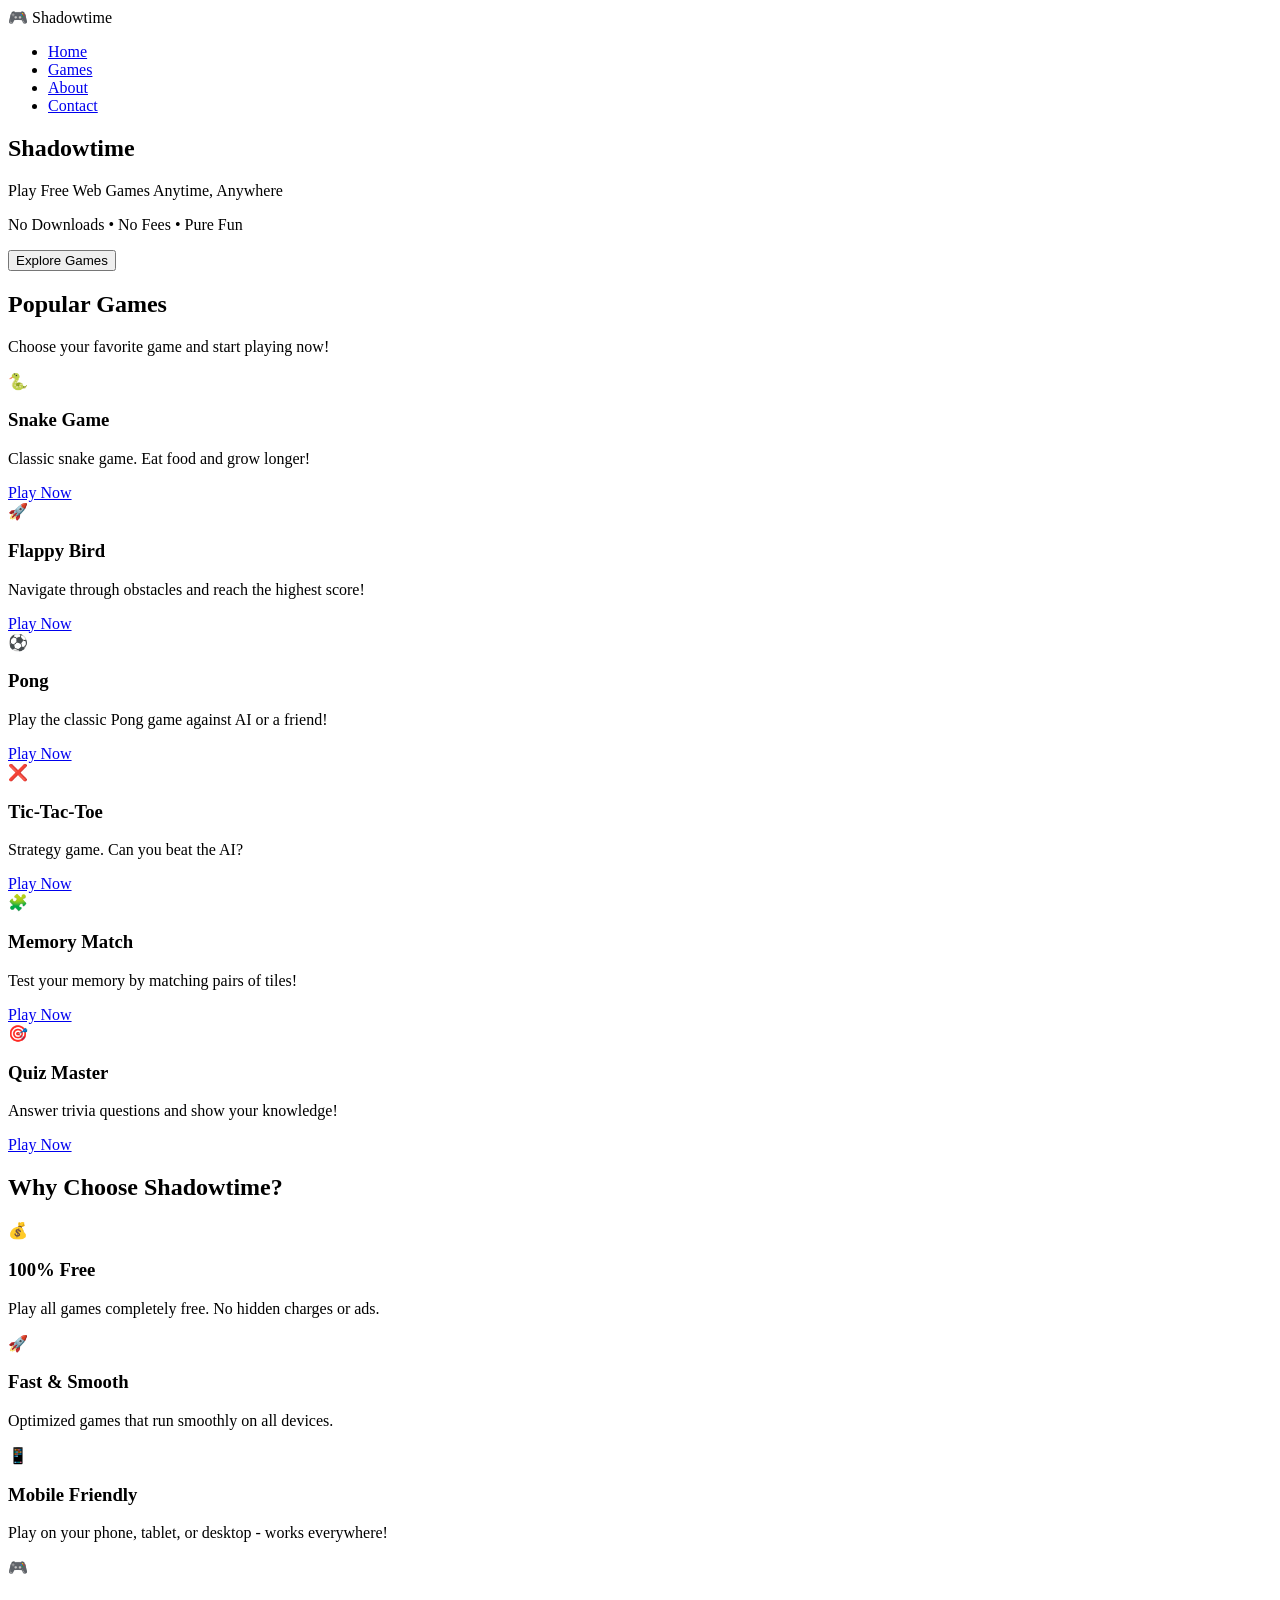
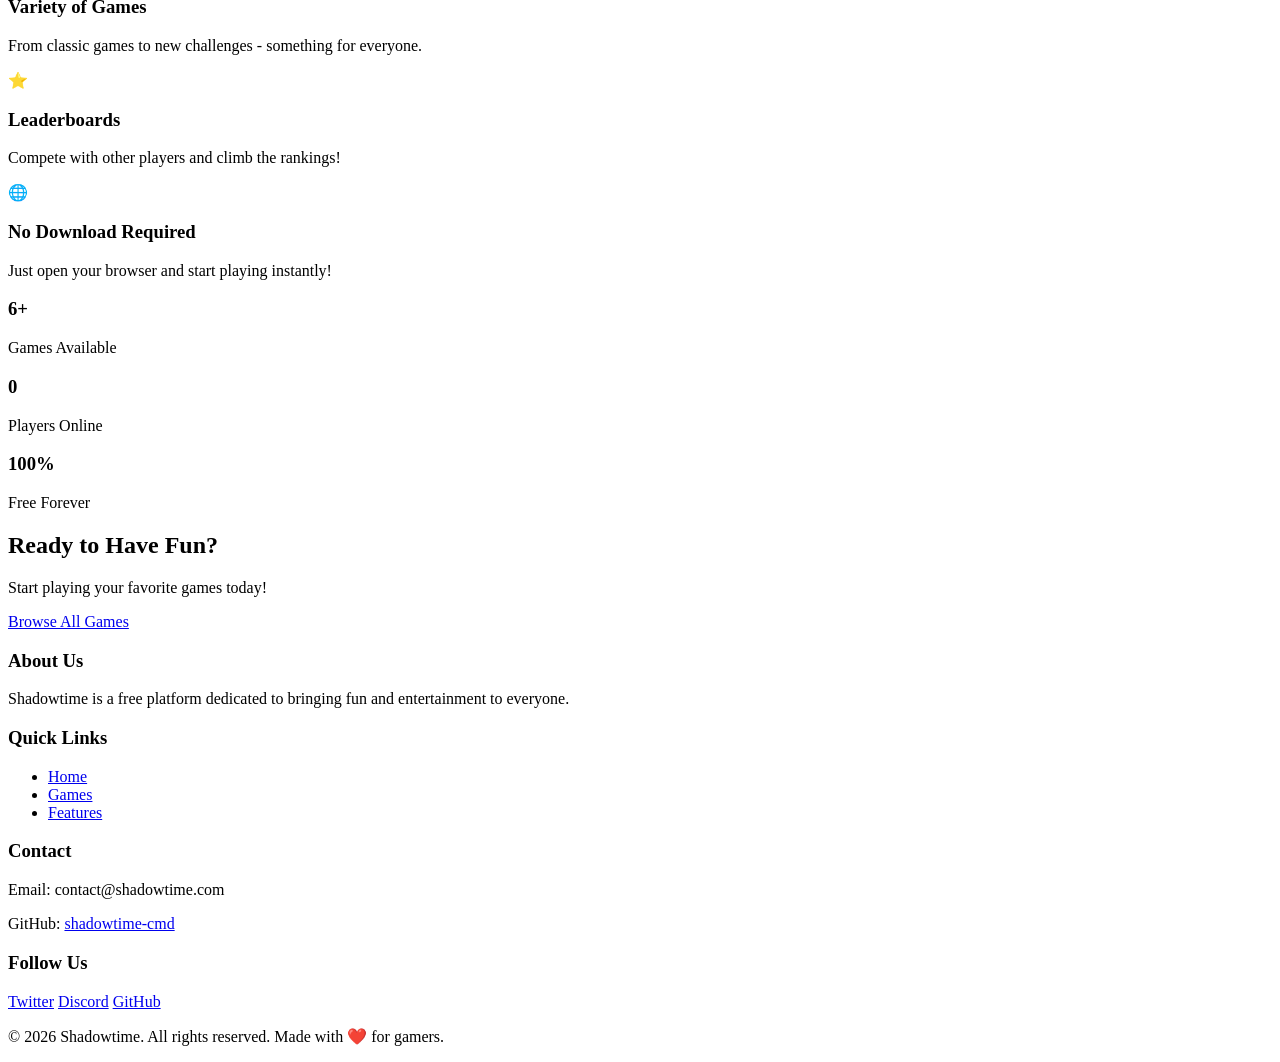
==== index.html @ 0fbaaf8e "Create homepage HTML structure with black background and scroll animations" ====
<!DOCTYPE html>
<html lang="en">
<head>
    <meta charset="UTF-8">
    <meta name="viewport" content="width=device-width, initial-scale=1.0">
    <title>Shadowtime - Free Web Games Platform</title>
    <link rel="stylesheet" href="css/style.css">
</head>
<body>
    <!-- Navigation Bar -->
    <nav class="navbar">
        <div class="container">
            <div class="logo">🎮 Shadowtime</div>
            <ul class="nav-links">
                <li><a href="#home">Home</a></li>
                <li><a href="#games">Games</a></li>
                <li><a href="#about">About</a></li>
                <li><a href="#contact">Contact</a></li>
            </ul>
        </div>
    </nav>

    <!-- Hero Section -->
    <section id="home" class="hero">
        <div class="stars"></div>
        <div class="hero-content">
            <h1 class="hero-title">Shadowtime</h1>
            <p class="hero-subtitle">Play Free Web Games Anytime, Anywhere</p>
            <p class="tagline">No Downloads • No Fees • Pure Fun</p>
            <button class="cta-btn">Explore Games</button>
        </div>
        <div class="hero-background"></div>
    </section>

    <!-- Featured Games Section -->
    <section id="games" class="featured-games">
        <div class="container">
            <h2 class="section-title">Popular Games</h2>
            <p class="section-subtitle">Choose your favorite game and start playing now!</p>
            
            <div class="games-grid">
                <!-- Game Card 1 -->
                <div class="game-card">
                    <div class="game-icon">🐍</div>
                    <h3>Snake Game</h3>
                    <p>Classic snake game. Eat food and grow longer!</p>
                    <a href="games/snake/index.html" class="play-btn">Play Now</a>
                </div>

                <!-- Game Card 2 -->
                <div class="game-card">
                    <div class="game-icon">🚀</div>
                    <h3>Flappy Bird</h3>
                    <p>Navigate through obstacles and reach the highest score!</p>
                    <a href="games/flappy-bird/index.html" class="play-btn">Play Now</a>
                </div>

                <!-- Game Card 3 -->
                <div class="game-card">
                    <div class="game-icon">⚽</div>
                    <h3>Pong</h3>
                    <p>Play the classic Pong game against AI or a friend!</p>
                    <a href="games/pong/index.html" class="play-btn">Play Now</a>
                </div>

                <!-- Game Card 4 -->
                <div class="game-card">
                    <div class="game-icon">❌</div>
                    <h3>Tic-Tac-Toe</h3>
                    <p>Strategy game. Can you beat the AI?</p>
                    <a href="games/tic-tac-toe/index.html" class="play-btn">Play Now</a>
                </div>

                <!-- Game Card 5 -->
                <div class="game-card">
                    <div class="game-icon">🧩</div>
                    <h3>Memory Match</h3>
                    <p>Test your memory by matching pairs of tiles!</p>
                    <a href="games/memory-match/index.html" class="play-btn">Play Now</a>
                </div>

                <!-- Game Card 6 -->
                <div class="game-card">
                    <div class="game-icon">🎯</div>
                    <h3>Quiz Master</h3>
                    <p>Answer trivia questions and show your knowledge!</p>
                    <a href="games/quiz/index.html" class="play-btn">Play Now</a>
                </div>
            </div>
        </div>
    </section>

    <!-- Features Section -->
    <section id="about" class="features">
        <div class="container">
            <h2 class="section-title">Why Choose Shadowtime?</h2>
            
            <div class="features-grid">
                <div class="feature-card">
                    <div class="feature-icon">💰</div>
                    <h3>100% Free</h3>
                    <p>Play all games completely free. No hidden charges or ads.</p>
                </div>

                <div class="feature-card">
                    <div class="feature-icon">🚀</div>
                    <h3>Fast & Smooth</h3>
                    <p>Optimized games that run smoothly on all devices.</p>
                </div>

                <div class="feature-card">
                    <div class="feature-icon">📱</div>
                    <h3>Mobile Friendly</h3>
                    <p>Play on your phone, tablet, or desktop - works everywhere!</p>
                </div>

                <div class="feature-card">
                    <div class="feature-icon">🎮</div>
                    <h3>Variety of Games</h3>
                    <p>From classic games to new challenges - something for everyone.</p>
                </div>

                <div class="feature-card">
                    <div class="feature-icon">⭐</div>
                    <h3>Leaderboards</h3>
                    <p>Compete with other players and climb the rankings!</p>
                </div>

                <div class="feature-card">
                    <div class="feature-icon">🌐</div>
                    <h3>No Download Required</h3>
                    <p>Just open your browser and start playing instantly!</p>
                </div>
            </div>
        </div>
    </section>

    <!-- Stats Section -->
    <section class="stats">
        <div class="container">
            <div class="stat">
                <h3>6+</h3>
                <p>Games Available</p>
            </div>
            <div class="stat">
                <h3>0</h3>
                <p>Players Online</p>
            </div>
            <div class="stat">
                <h3>100%</h3>
                <p>Free Forever</p>
            </div>
        </div>
    </section>

    <!-- Call to Action Section -->
    <section class="cta-section">
        <div class="container">
            <h2>Ready to Have Fun?</h2>
            <p>Start playing your favorite games today!</p>
            <a href="#games" class="cta-btn">Browse All Games</a>
        </div>
    </section>

    <!-- Footer -->
    <footer id="contact" class="footer">
        <div class="container">
            <div class="footer-content">
                <div class="footer-section">
                    <h3>About Us</h3>
                    <p>Shadowtime is a free platform dedicated to bringing fun and entertainment to everyone.</p>
                </div>

                <div class="footer-section">
                    <h3>Quick Links</h3>
                    <ul>
                        <li><a href="#home">Home</a></li>
                        <li><a href="#games">Games</a></li>
                        <li><a href="#about">Features</a></li>
                    </ul>
                </div>

                <div class="footer-section">
                    <h3>Contact</h3>
                    <p>Email: contact@shadowtime.com</p>
                    <p>GitHub: <a href="https://github.com/shadowtime-cmd" target="_blank">shadowtime-cmd</a></p>
                </div>

                <div class="footer-section">
                    <h3>Follow Us</h3>
                    <div class="social-links">
                        <a href="#" class="social-icon">Twitter</a>
                        <a href="#" class="social-icon">Discord</a>
                        <a href="#" class="social-icon">GitHub</a>
                    </div>
                </div>
            </div>

            <div class="footer-bottom">
                <p>&copy; 2026 Shadowtime. All rights reserved. Made with ❤️ for gamers.</p>
            </div>
        </div>
    </footer>

    <script src="js/main.js"></script>
</body>
</html>
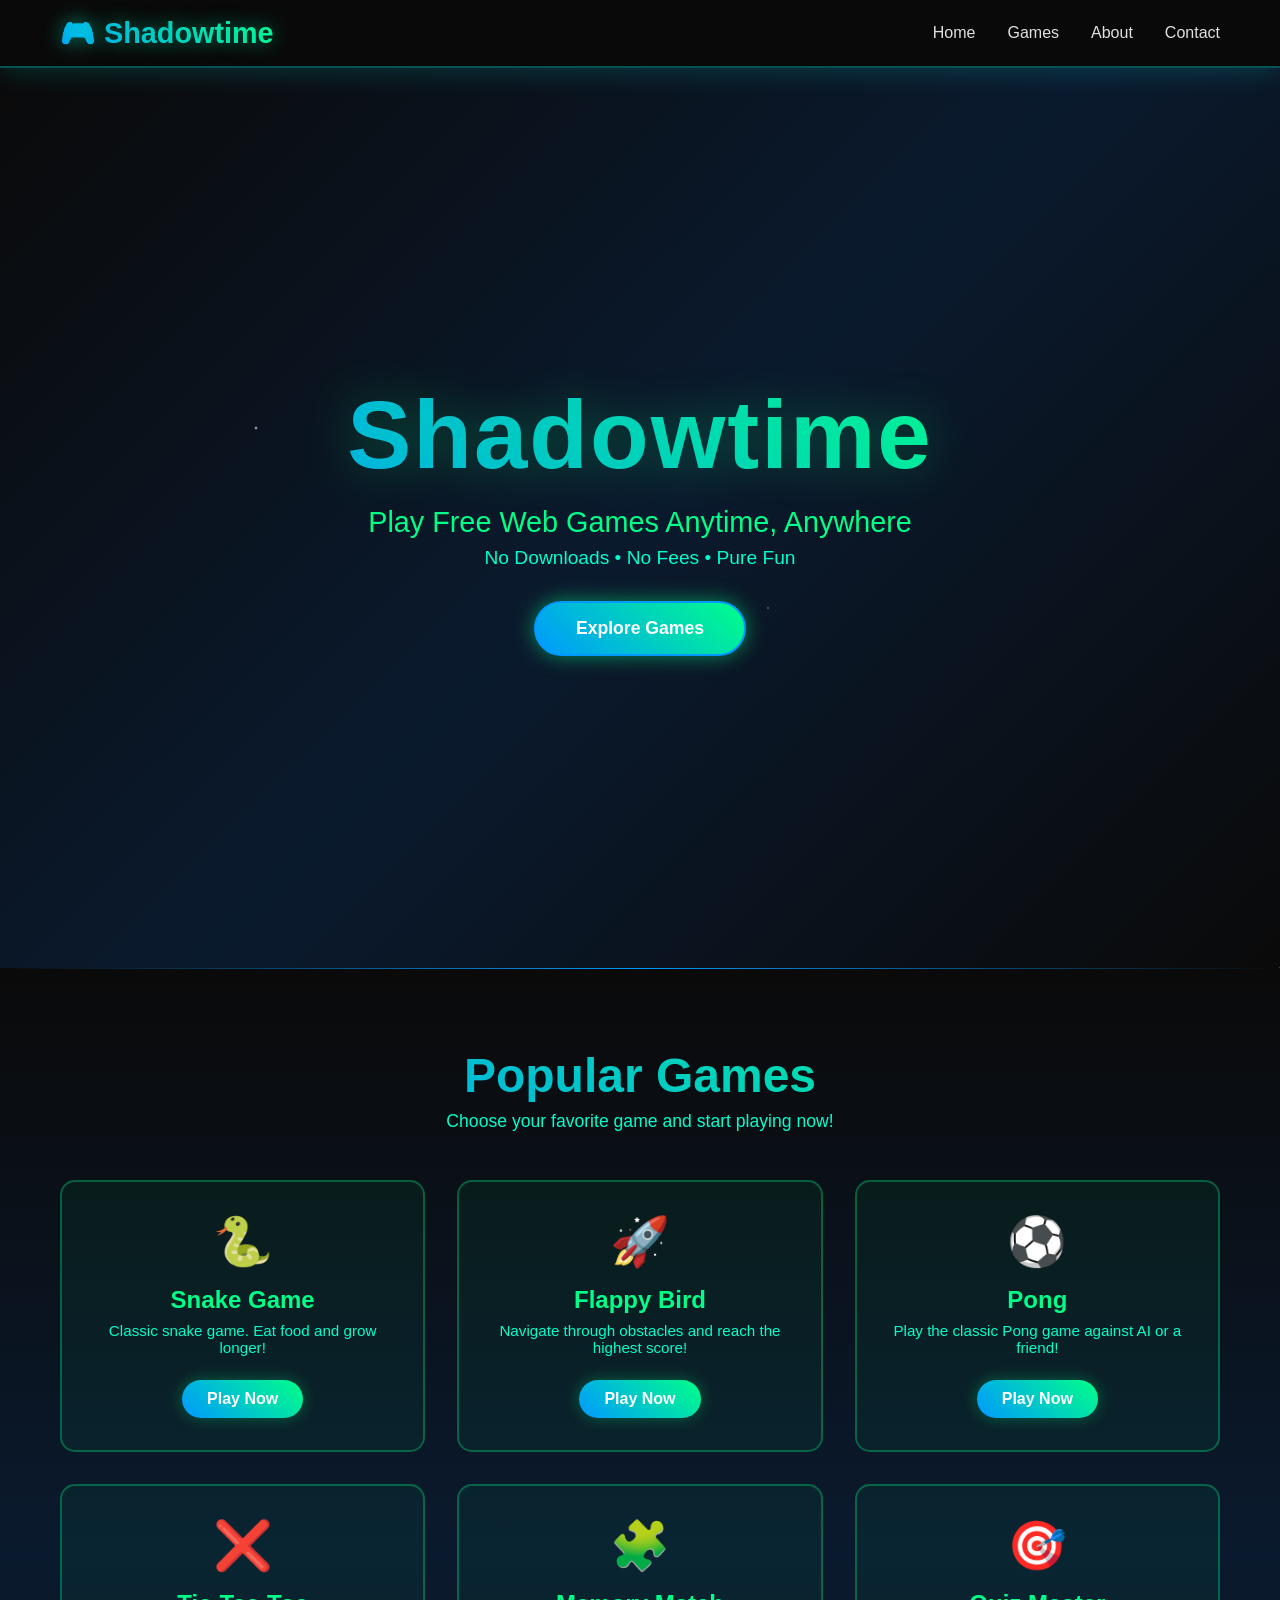
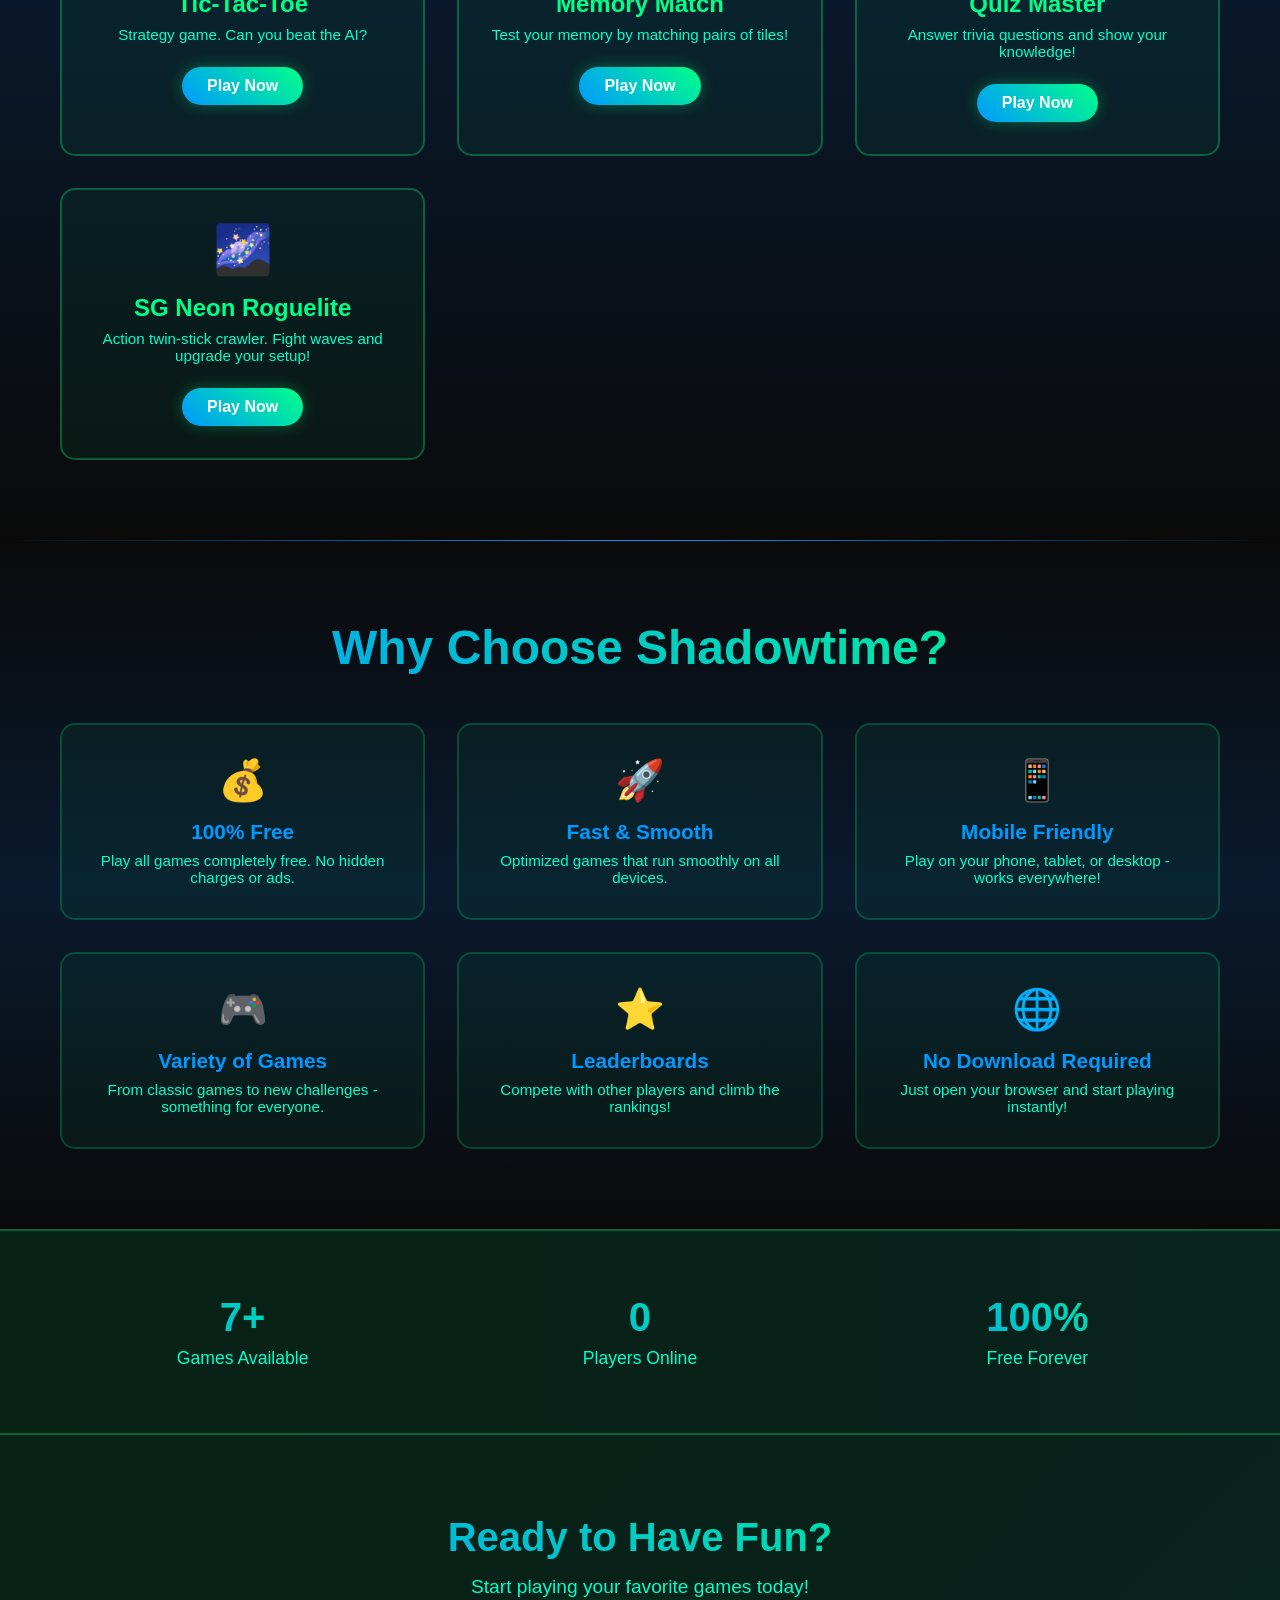
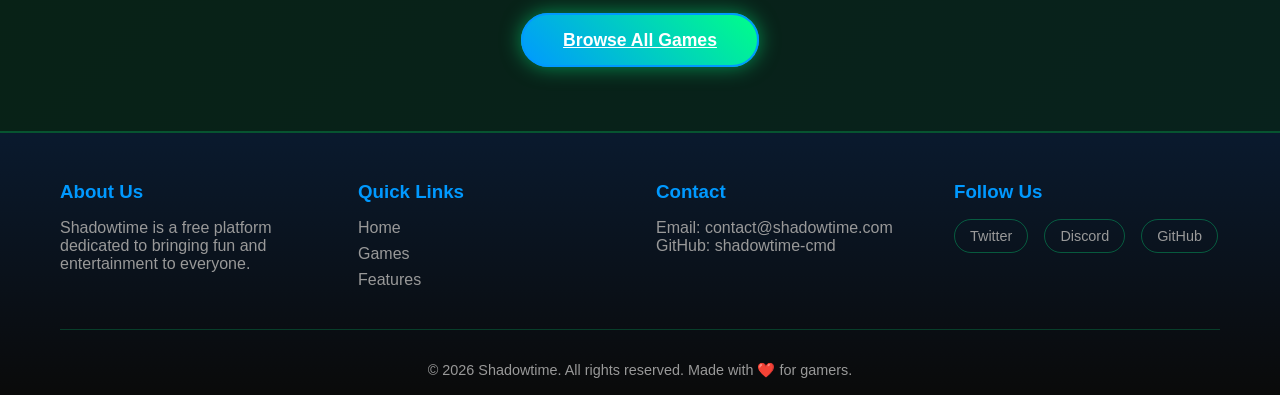
==== commit fbf87ed6: "Update index.html" ====
--- a/index.html
+++ b/index.html
@@ -4,6 +4,8 @@
     <meta charset="UTF-8">
     <meta name="viewport" content="width=device-width, initial-scale=1.0">
     <title>Shadowtime - Free Web Games Platform</title>
+    <!-- Favicon link using your 32x32 website asset -->
+    <link rel="icon" type="image/png" sizes="32x32" href="assets/favicon32.png">
     <link rel="stylesheet" href="css/style.css">
 </head>
 <body>
@@ -86,6 +88,14 @@
                     <p>Answer trivia questions and show your knowledge!</p>
                     <a href="games/quiz/index.html" class="play-btn">Play Now</a>
                 </div>
+
+                <!-- Game Card 7: Modern Roguelite -->
+                <div class="game-card">
+                    <div class="game-icon">🌌</div>
+                    <h3>SG Neon Roguelite</h3>
+                    <p>Action twin-stick crawler. Fight waves and upgrade your setup!</p>
+                    <a href="neon-roguelite.html" class="play-btn">Play Now</a>
+                </div>
             </div>
         </div>
     </section>
@@ -139,7 +149,7 @@
     <section class="stats">
         <div class="container">
             <div class="stat">
-                <h3>6+</h3>
+                <h3>7+</h3>
                 <p>Games Available</p>
             </div>
             <div class="stat">
--- a/css/style.css
+++ b/css/style.css
@@ -0,0 +1,631 @@
+* {
+    margin: 0;
+    padding: 0;
+    box-sizing: border-box;
+}
+
+body {
+    font-family: 'Segoe UI', Tahoma, Geneva, Verdana, sans-serif;
+    background: #0a0a0a;
+    color: #e0e0e0;
+    overflow-x: hidden;
+}
+
+.container {
+    max-width: 1200px;
+    margin: 0 auto;
+    padding: 0 20px;
+}
+
+/* ============ NAVBAR ============ */
+.navbar {
+    background: rgba(10, 10, 10, 0.95);
+    backdrop-filter: blur(10px);
+    padding: 1rem 0;
+    position: sticky;
+    top: 0;
+    z-index: 1000;
+    border-bottom: 2px solid rgba(0, 255, 255, 0.3);
+    box-shadow: 0 0 30px rgba(0, 255, 255, 0.2);
+    animation: navGlow 3s ease-in-out infinite;
+}
+
+@keyframes navGlow {
+    0%, 100% {
+        box-shadow: 0 0 30px rgba(0, 255, 255, 0.2);
+    }
+    50% {
+        box-shadow: 0 0 50px rgba(0, 255, 255, 0.4);
+    }
+}
+
+.navbar .container {
+    display: flex;
+    justify-content: space-between;
+    align-items: center;
+}
+
+.logo {
+    font-size: 1.8rem;
+    font-weight: bold;
+    background: linear-gradient(45deg, #0099ff, #00ff88);
+    -webkit-background-clip: text;
+    -webkit-text-fill-color: transparent;
+    background-clip: text;
+    text-shadow: 0 0 20px rgba(0, 255, 200, 0.5);
+    animation: logoFloat 3s ease-in-out infinite;
+}
+
+@keyframes logoFloat {
+    0%, 100% { transform: translateY(0); }
+    50% { transform: translateY(-5px); }
+}
+
+.nav-links {
+    display: flex;
+    list-style: none;
+    gap: 2rem;
+}
+
+.nav-links a {
+    color: #e0e0e0;
+    text-decoration: none;
+    font-weight: 500;
+    position: relative;
+    transition: all 0.3s ease;
+}
+
+.nav-links a::after {
+    content: '';
+    position: absolute;
+    bottom: -5px;
+    left: 0;
+    width: 0;
+    height: 2px;
+    background: linear-gradient(90deg, #0099ff, #00ff88);
+    transition: width 0.3s ease;
+}
+
+.nav-links a:hover::after {
+    width: 100%;
+}
+
+/* ============ HERO SECTION ============ */
+.hero {
+    min-height: 100vh;
+    display: flex;
+    align-items: center;
+    justify-content: center;
+    background: linear-gradient(135deg, #0a0a0a 0%, #0a1a2e 50%, #0a0a0a 100%);
+    position: relative;
+    overflow: hidden;
+}
+
+.stars {
+    position: absolute;
+    width: 100%;
+    height: 100%;
+    background-image: 
+        radial-gradient(2px 2px at 10% 20%, white, rgba(255,255,255,0)),
+        radial-gradient(2px 2px at 30% 70%, white, rgba(255,255,255,0)),
+        radial-gradient(1px 1px at 50% 50%, white, rgba(255,255,255,0)),
+        radial-gradient(1px 1px at 80% 10%, white, rgba(255,255,255,0)),
+        radial-gradient(2px 2px at 90% 60%, white, rgba(255,255,255,0)),
+        radial-gradient(1px 1px at 30% 30%, white, rgba(255,255,255,0)),
+        radial-gradient(1px 1px at 60% 90%, white, rgba(255,255,255,0));
+    background-size: 200% 200%;
+    background-position: 0% 0%;
+    animation: starTwinkle 5s ease-in-out infinite;
+    opacity: 0.8;
+}
+
+@keyframes starTwinkle {
+    0%, 100% { opacity: 0.3; }
+    50% { opacity: 0.8; }
+}
+
+.hero-content {
+    text-align: center;
+    z-index: 10;
+    animation: heroSlideUp 1s ease-out;
+}
+
+@keyframes heroSlideUp {
+    from {
+        opacity: 0;
+        transform: translateY(50px);
+    }
+    to {
+        opacity: 1;
+        transform: translateY(0);
+    }
+}
+
+.hero-title {
+    font-size: 6rem;
+    font-weight: 900;
+    margin-bottom: 1rem;
+    background: linear-gradient(45deg, #0099ff, #00ff88, #0099ff);
+    background-size: 300% 300%;
+    -webkit-background-clip: text;
+    -webkit-text-fill-color: transparent;
+    background-clip: text;
+    animation: gradientShift 4s ease infinite, textGlow 2s ease-in-out infinite;
+    text-shadow: 0 0 50px rgba(0, 255, 136, 0.3);
+    letter-spacing: 2px;
+}
+
+@keyframes gradientShift {
+    0%, 100% { background-position: 0% 50%; }
+    50% { background-position: 100% 50%; }
+}
+
+@keyframes textGlow {
+    0%, 100% { 
+        filter: drop-shadow(0 0 10px rgba(0, 255, 136, 0.5));
+    }
+    50% { 
+        filter: drop-shadow(0 0 30px rgba(0, 255, 255, 0.8));
+    }
+}
+
+.hero-subtitle {
+    font-size: 1.8rem;
+    margin-bottom: 0.5rem;
+    color: #00ff88;
+    animation: fadeInUp 1s ease-out 0.3s both;
+}
+
+.tagline {
+    font-size: 1.2rem;
+    color: #00ffcc;
+    margin-bottom: 2rem;
+    animation: fadeInUp 1s ease-out 0.6s both;
+}
+
+@keyframes fadeInUp {
+    from {
+        opacity: 0;
+        transform: translateY(20px);
+    }
+    to {
+        opacity: 1;
+        transform: translateY(0);
+    }
+}
+
+.cta-btn {
+    padding: 15px 40px;
+    font-size: 1.1rem;
+    font-weight: bold;
+    border: 2px solid #0099ff;
+    background: linear-gradient(45deg, #0099ff, #00ff88);
+    color: white;
+    border-radius: 50px;
+    cursor: pointer;
+    transition: all 0.3s ease;
+    box-shadow: 0 0 20px rgba(0, 255, 136, 0.5);
+    animation: fadeInUp 1s ease-out 0.9s both, pulse 2s ease-in-out infinite 1s;
+}
+
+@keyframes pulse {
+    0%, 100% {
+        box-shadow: 0 0 20px rgba(0, 255, 136, 0.5);
+        transform: scale(1);
+    }
+    50% {
+        box-shadow: 0 0 40px rgba(0, 255, 255, 0.8);
+        transform: scale(1.05);
+    }
+}
+
+.cta-btn:hover {
+    transform: translateY(-3px);
+    box-shadow: 0 0 40px rgba(0, 255, 136, 0.8), 0 10px 30px rgba(0, 255, 255, 0.3);
+}
+
+/* ============ FEATURED GAMES SECTION ============ */
+.featured-games {
+    padding: 5rem 0;
+    background: linear-gradient(180deg, #0a0a0a 0%, #0a1a2e 50%, #0a0a0a 100%);
+    position: relative;
+    overflow: hidden;
+}
+
+.featured-games::before {
+    content: '';
+    position: absolute;
+    top: 0;
+    left: 0;
+    width: 100%;
+    height: 1px;
+    background: linear-gradient(90deg, transparent, #0099ff, transparent);
+}
+
+.section-title {
+    font-size: 3rem;
+    text-align: center;
+    margin-bottom: 0.5rem;
+    background: linear-gradient(45deg, #0099ff, #00ff88);
+    -webkit-background-clip: text;
+    -webkit-text-fill-color: transparent;
+    background-clip: text;
+    opacity: 0;
+    animation: slideInAndFadeIn 0.8s ease-out forwards;
+}
+
+@keyframes slideInAndFadeIn {
+    from {
+        opacity: 0;
+        transform: translateY(-30px);
+    }
+    to {
+        opacity: 1;
+        transform: translateY(0);
+    }
+}
+
+.section-subtitle {
+    text-align: center;
+    color: #00ffcc;
+    margin-bottom: 3rem;
+    font-size: 1.1rem;
+    opacity: 0;
+    animation: slideInAndFadeIn 0.8s ease-out 0.2s forwards;
+}
+
+.games-grid {
+    display: grid;
+    grid-template-columns: repeat(auto-fit, minmax(300px, 1fr));
+    gap: 2rem;
+}
+
+.game-card {
+    background: rgba(0, 255, 136, 0.05);
+    border: 2px solid rgba(0, 255, 136, 0.3);
+    border-radius: 15px;
+    padding: 2rem;
+    text-align: center;
+    transition: all 0.3s ease;
+    cursor: pointer;
+    opacity: 0;
+    animation: slideInAndFadeIn 0.8s ease-out forwards;
+    overflow: hidden;
+    position: relative;
+}
+
+.game-card:nth-child(1) { animation-delay: 0.3s; }
+.game-card:nth-child(2) { animation-delay: 0.4s; }
+.game-card:nth-child(3) { animation-delay: 0.5s; }
+.game-card:nth-child(4) { animation-delay: 0.6s; }
+.game-card:nth-child(5) { animation-delay: 0.7s; }
+.game-card:nth-child(6) { animation-delay: 0.8s; }
+
+.game-card::before {
+    content: '';
+    position: absolute;
+    top: 0;
+    left: -100%;
+    width: 100%;
+    height: 100%;
+    background: linear-gradient(90deg, transparent, rgba(255,255,255,0.1), transparent);
+    transition: left 0.5s ease;
+}
+
+.game-card:hover::before {
+    left: 100%;
+}
+
+.game-card:hover {
+    border-color: #00ff88;
+    background: rgba(0, 255, 136, 0.2);
+    transform: translateY(-10px);
+    box-shadow: 0 10px 40px rgba(0, 255, 136, 0.4), 0 0 20px rgba(0, 255, 255, 0.3);
+}
+
+.game-icon {
+    font-size: 3rem;
+    margin-bottom: 1rem;
+    display: inline-block;
+    animation: bounce 2s ease-in-out infinite;
+}
+
+.game-card:nth-child(1) .game-icon { animation-delay: 0s; }
+.game-card:nth-child(2) .game-icon { animation-delay: 0.2s; }
+.game-card:nth-child(3) .game-icon { animation-delay: 0.4s; }
+.game-card:nth-child(4) .game-icon { animation-delay: 0.6s; }
+.game-card:nth-child(5) .game-icon { animation-delay: 0.8s; }
+.game-card:nth-child(6) .game-icon { animation-delay: 1s; }
+
+@keyframes bounce {
+    0%, 100% { transform: translateY(0); }
+    50% { transform: translateY(-10px); }
+}
+
+.game-card h3 {
+    font-size: 1.5rem;
+    margin-bottom: 0.5rem;
+    color: #00ff88;
+}
+
+.game-card p {
+    color: #00ffcc;
+    margin-bottom: 1.5rem;
+    font-size: 0.95rem;
+}
+
+.play-btn {
+    display: inline-block;
+    padding: 10px 25px;
+    background: linear-gradient(45deg, #0099ff, #00ff88);
+    color: white;
+    text-decoration: none;
+    border-radius: 25px;
+    border: none;
+    cursor: pointer;
+    font-weight: bold;
+    transition: all 0.3s ease;
+    box-shadow: 0 0 15px rgba(0, 255, 136, 0.3);
+}
+
+.play-btn:hover {
+    transform: scale(1.1);
+    box-shadow: 0 0 30px rgba(0, 255, 136, 0.6);
+}
+
+/* ============ FEATURES SECTION ============ */
+.features {
+    padding: 5rem 0;
+    background: linear-gradient(180deg, #0a0a0a 0%, #0a1a2e 50%, #0a0a0a 100%);
+    position: relative;
+}
+
+.features::before {
+    content: '';
+    position: absolute;
+    top: 0;
+    left: 0;
+    width: 100%;
+    height: 1px;
+    background: linear-gradient(90deg, transparent, #0099ff, transparent);
+}
+
+.features-grid {
+    display: grid;
+    grid-template-columns: repeat(auto-fit, minmax(300px, 1fr));
+    gap: 2rem;
+    margin-top: 3rem;
+}
+
+.feature-card {
+    background: rgba(0, 255, 136, 0.05);
+    border: 2px solid rgba(0, 255, 136, 0.2);
+    border-radius: 15px;
+    padding: 2rem;
+    text-align: center;
+    transition: all 0.3s ease;
+    opacity: 0;
+    animation: slideInAndFadeIn 0.8s ease-out forwards;
+    position: relative;
+}
+
+.feature-card:nth-child(1) { animation-delay: 0.3s; }
+.feature-card:nth-child(2) { animation-delay: 0.4s; }
+.feature-card:nth-child(3) { animation-delay: 0.5s; }
+.feature-card:nth-child(4) { animation-delay: 0.6s; }
+.feature-card:nth-child(5) { animation-delay: 0.7s; }
+.feature-card:nth-child(6) { animation-delay: 0.8s; }
+
+.feature-card:hover {
+    border-color: #0099ff;
+    background: rgba(0, 255, 136, 0.15);
+    transform: translateY(-8px);
+    box-shadow: 0 10px 30px rgba(0, 255, 136, 0.3);
+}
+
+.feature-icon {
+    font-size: 2.5rem;
+    margin-bottom: 1rem;
+    display: inline-block;
+}
+
+.feature-card h3 {
+    font-size: 1.3rem;
+    margin-bottom: 0.5rem;
+    color: #0099ff;
+}
+
+.feature-card p {
+    color: #00ffcc;
+    font-size: 0.95rem;
+}
+
+/* ============ STATS SECTION ============ */
+.stats {
+    padding: 4rem 0;
+    background: linear-gradient(90deg, rgba(0, 255, 136, 0.1), rgba(0, 255, 200, 0.1));
+    border-top: 2px solid rgba(0, 255, 136, 0.3);
+    border-bottom: 2px solid rgba(0, 255, 136, 0.3);
+    position: relative;
+    overflow: hidden;
+}
+
+.stats .container {
+    display: grid;
+    grid-template-columns: repeat(auto-fit, minmax(200px, 1fr));
+    gap: 2rem;
+    text-align: center;
+}
+
+.stat {
+    opacity: 0;
+    animation: slideInAndFadeIn 0.8s ease-out forwards;
+}
+
+.stat:nth-child(1) { animation-delay: 0.2s; }
+.stat:nth-child(2) { animation-delay: 0.4s; }
+.stat:nth-child(3) { animation-delay: 0.6s; }
+
+.stat h3 {
+    font-size: 2.5rem;
+    background: linear-gradient(45deg, #0099ff, #00ff88);
+    -webkit-background-clip: text;
+    -webkit-text-fill-color: transparent;
+    background-clip: text;
+    margin-bottom: 0.5rem;
+}
+
+.stat p {
+    color: #00ffcc;
+    font-size: 1.1rem;
+}
+
+/* ============ CTA SECTION ============ */
+.cta-section {
+    padding: 5rem 0;
+    text-align: center;
+    background: linear-gradient(135deg, rgba(0, 255, 136, 0.1), rgba(0, 255, 200, 0.1));
+    position: relative;
+}
+
+.cta-section h2 {
+    font-size: 2.5rem;
+    margin-bottom: 1rem;
+    background: linear-gradient(45deg, #0099ff, #00ff88);
+    -webkit-background-clip: text;
+    -webkit-text-fill-color: transparent;
+    background-clip: text;
+    opacity: 0;
+    animation: slideInAndFadeIn 0.8s ease-out forwards;
+}
+
+.cta-section p {
+    font-size: 1.2rem;
+    color: #00ffcc;
+    margin-bottom: 2rem;
+    opacity: 0;
+    animation: slideInAndFadeIn 0.8s ease-out 0.2s forwards;
+}
+
+/* ============ FOOTER ============ */
+.footer {
+    background: linear-gradient(180deg, #0a1a2e 0%, #0a0a0a 100%);
+    border-top: 2px solid rgba(0, 255, 136, 0.3);
+    padding: 3rem 0 1rem;
+    color: #999;
+}
+
+.footer-content {
+    display: grid;
+    grid-template-columns: repeat(auto-fit, minmax(250px, 1fr));
+    gap: 2rem;
+    margin-bottom: 2rem;
+}
+
+.footer-section h3 {
+    color: #0099ff;
+    margin-bottom: 1rem;
+}
+
+.footer-section ul {
+    list-style: none;
+}
+
+.footer-section ul li {
+    margin-bottom: 0.5rem;
+}
+
+.footer-section a {
+    color: #999;
+    text-decoration: none;
+    transition: color 0.3s ease;
+}
+
+.footer-section a:hover {
+    color: #00ff88;
+}
+
+.social-links {
+    display: flex;
+    gap: 1rem;
+}
+
+.social-icon {
+    display: inline-block;
+    padding: 8px 15px;
+    border: 1px solid rgba(0, 255, 136, 0.3);
+    border-radius: 20px;
+    font-size: 0.9rem;
+    transition: all 0.3s ease;
+}
+
+.social-icon:hover {
+    border-color: #00ff88;
+    background: rgba(0, 255, 136, 0.1);
+}
+
+.footer-bottom {
+    text-align: center;
+    padding-top: 2rem;
+    border-top: 1px solid rgba(0, 255, 136, 0.2);
+    font-size: 0.9rem;
+}
+
+/* ============ SCROLL ANIMATIONS ============ */
+.scroll-animate {
+    opacity: 0;
+    transform: translateY(30px);
+}
+
+.scroll-animate.visible {
+    opacity: 1;
+    transform: translateY(0);
+    animation: slideInAndFadeIn 0.8s ease-out forwards;
+}
+
+/* ============ RESPONSIVE ============ */
+@media (max-width: 768px) {
+    .hero-title {
+        font-size: 3rem;
+    }
+
+    .hero-subtitle {
+        font-size: 1.3rem;
+    }
+
+    .nav-links {
+        gap: 1rem;
+    }
+
+    .section-title {
+        font-size: 2rem;
+    }
+
+    .stat h3 {
+        font-size: 2rem;
+    }
+}
+
+@media (max-width: 480px) {
+    .hero-title {
+        font-size: 2rem;
+    }
+
+    .hero-subtitle {
+        font-size: 1rem;
+    }
+
+    .nav-links {
+        flex-direction: column;
+        gap: 0.5rem;
+    }
+
+    .navbar .container {
+        flex-direction: column;
+        gap: 1rem;
+    }
+
+    .logo {
+        font-size: 1.3rem;
+    }
+}
